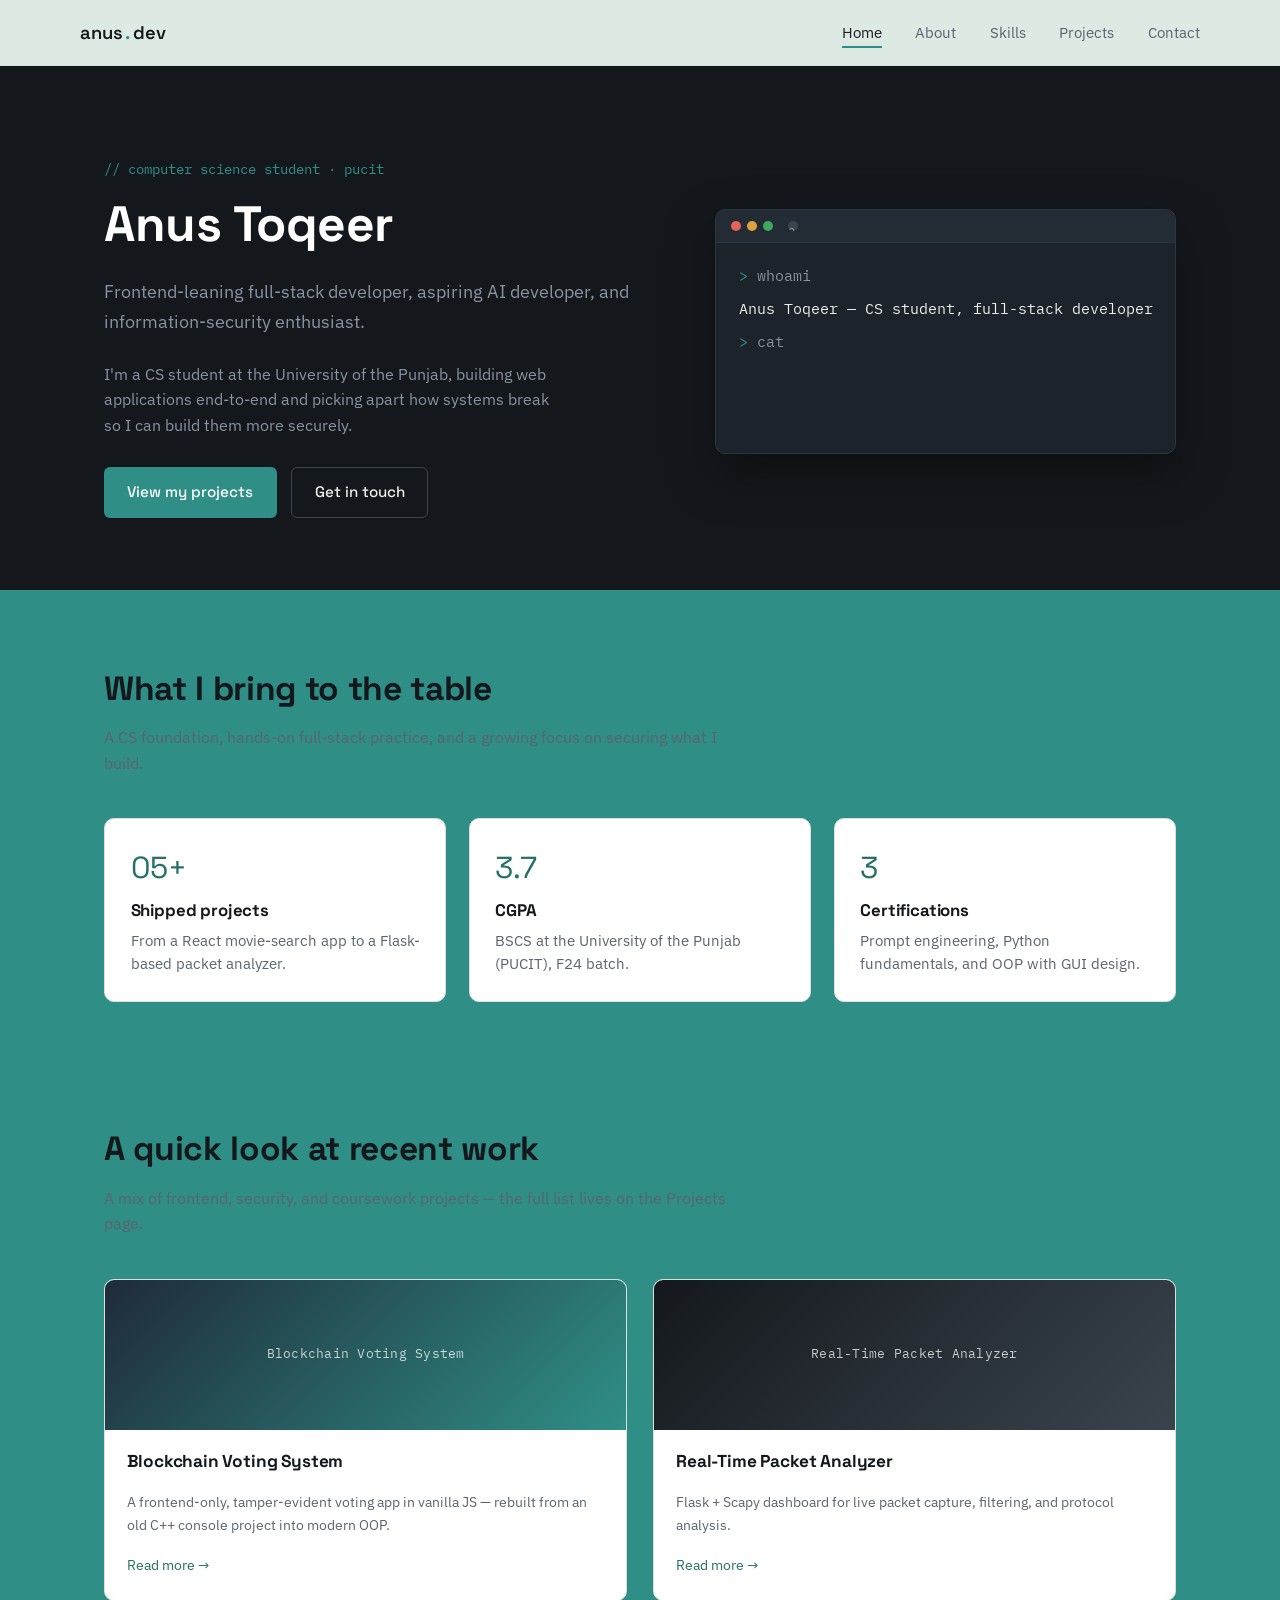
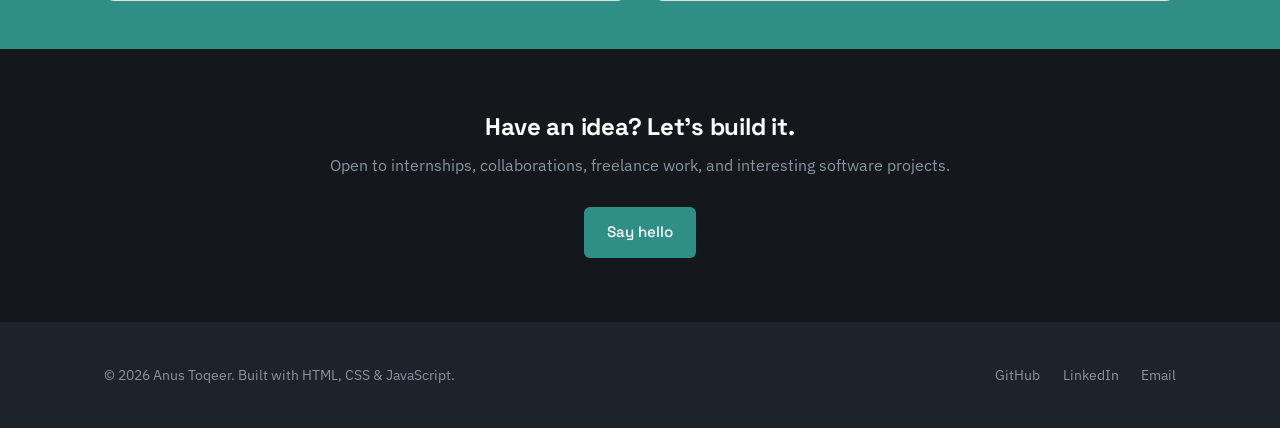
==== index.html @ 2f3bb7f9 "Add home page with hero section and terminal intro" ====
<!DOCTYPE html>
<html lang="en">
<head>
<meta charset="UTF-8">
<meta name="viewport" content="width=device-width, initial-scale=1.0">
<title>Anus Toqeer — Full-Stack Developer</title>
<meta name="description" content="Portfolio of Anus Toqeer, a Computer Science student and full-stack developer building web applications and exploring information security.">
<link rel="preconnect" href="https://fonts.googleapis.com">
<link href="https://fonts.googleapis.com/css2?family=Space+Grotesk:wght@500;600;700&family=IBM+Plex+Sans:wght@400;500;600&family=IBM+Plex+Mono:wght@400;500&display=swap" rel="stylesheet">
<link rel="stylesheet" href="css/style.css">
</head>
<body>

<header class="site-header">
  <nav class="nav container">
    <a href="index.html" class="logo">anus<span class="dot">.</span>dev</a>
    <ul class="nav-links">
      <li><a href="index.html" aria-current="page">Home</a></li>
      <li><a href="about.html">About</a></li>
      <li><a href="skills.html">Skills</a></li>
      <li><a href="projects.html">Projects</a></li>
      <li><a href="contact.html">Contact</a></li>
    </ul>
    <button class="hamburger" aria-label="Toggle navigation" aria-expanded="false">
      <span></span><span></span><span></span>
    </button>
  </nav>
</header>

<main>

  <section class="hero">
    <div class="container hero-grid">
      <div>
        <p class="hero-kicker">// computer science student · pucit</p>
        <h1>Anus Toqeer</h1>
        <p class="role">Frontend-leaning full-stack developer, aspiring AI developer, and information-security enthusiast.</p>
        <p style="color: var(--muted-dark); max-width: 46ch;">I'm a CS student at the University of the Punjab, building web applications end-to-end and picking apart how systems break so I can build them more securely.</p>
        <div class="hero-actions">
          <a href="projects.html" class="btn btn-primary">View my projects</a>
          <a href="contact.html" class="btn btn-ghost on-dark">Get in touch</a>
        </div>
      </div>

      <div class="terminal">
        <div class="terminal-bar">
          <span></span><span></span><span></span>
          <span class="terminal-title">anus@portfolio: ~</span>
        </div>
        <div class="terminal-body" id="terminal-output" aria-live="polite"></div>
      </div>
    </div>
  </section>

  <section>
    <div class="container">
      <div class="section-head">
        <h2>What I bring to the table</h2>
        <p>A CS foundation, hands-on full-stack practice, and a growing focus on securing what I build.</p>
      </div>
      <div class="highlights">
        <div class="highlight">
          <div class="num">05+</div>
          <h3>Shipped projects</h3>
          <p>From a React movie-search app to a Flask-based packet analyzer.</p>
        </div>
        <div class="highlight">
          <div class="num">3.7</div>
          <h3>CGPA</h3>
          <p>BSCS at the University of the Punjab (PUCIT), F24 batch.</p>
        </div>
        <div class="highlight">
          <div class="num">3</div>
          <h3>Certifications</h3>
          <p>Prompt engineering, Python fundamentals, and OOP with GUI design.</p>
        </div>
      </div>
    </div>
  </section>

  <section class="tight">
    <div class="container">
      <div class="section-head">
        <h2>A quick look at recent work</h2>
        <p>A mix of frontend, security, and coursework projects — the full list lives on the Projects page.</p>
      </div>
      <div class="project-grid">
        <article class="project-card">
          <div class="project-thumb thumb-1">Blockchain Voting System</div>
          <div class="project-body">
            <h3>Blockchain Voting System</h3>
            <p>A frontend-only, tamper-evident voting app in vanilla JS — rebuilt from an old C++ console project into modern OOP.</p>
            <div class="project-links"><a href="projects.html">Read more →</a></div>
          </div>
        </article>
        <article class="project-card">
          <div class="project-thumb thumb-4">Real-Time Packet Analyzer</div>
          <div class="project-body">
            <h3>Real-Time Packet Analyzer</h3>
            <p>Flask + Scapy dashboard for live packet capture, filtering, and protocol analysis.</p>
            <div class="project-links"><a href="projects.html">Read more →</a></div>
          </div>
        </article>
      </div>
    </div>
  </section>

  <section class="cta-band">
    <div class="container">
      <h2>Have an idea? Let's build it.</h2>
      <p>Open to internships, collaborations, freelance work, and interesting software projects.</p>
      <div class="hero-actions">
        <a href="contact.html" class="btn btn-primary">Say hello</a>
      </div>
    </div>
  </section>

</main>

<footer class="site-footer">
  <div class="container footer-grid">
    <span>© 2026 Anus Toqeer. Built with HTML, CSS &amp; JavaScript.</span>
    <ul class="footer-links">
      <li><a href="https://github.com/anus-toqeer" target="_blank" rel="noopener">GitHub</a></li>
      <li><a href="https://www.linkedin.com/in/anus-toqeer-ba404235b/" target="_blank" rel="noopener">LinkedIn</a></li>
      <li><a href="mailto:toqeeranus@gmail.com">Email</a></li>
    </ul>
  </div>
</footer>

<script src="js/main.js"></script>
</body>
</html>
---- css/style.css ----
/* =====================================================
   Anus Toqeer — Portfolio
   Design tokens
   ===================================================== */
:root {
  /* color */
  --ink:        #14181C;
  --surface:    #1C232A;
  --surface-2:  #232C34;
  --paper:      #F1F3EE;
  --paper-2:    #FFFFFF;
  --text:       #1B1F23;
  --muted:      #5B6470;
  --muted-dark: #8A93A0;
  --border:     #DCE0D8;
  --accent:     #2F8F86;   /* teal — primary signal */
  --accent-dark:#256F68;
  --amber:      #E0A23C;   /* warm highlight — achievements */
  --on-dark:    #EDEFEA;

  /* type */
  --font-display: 'Space Grotesk', 'Segoe UI', sans-serif;
  --font-body: 'IBM Plex Sans', 'Segoe UI', sans-serif;
  --font-mono: 'IBM Plex Mono', monospace;

  /* layout */
  --maxw: 1120px;
  --radius: 10px;
  --gap: 1.5rem;
}

* { box-sizing: border-box; }
html { scroll-behavior: smooth; }

body {
  margin: 0;
  background: var(--accent);
  color: var(--ink);
  font-family: var(--font-body);
  font-size: 16px;
  line-height: 1.6;
  -webkit-font-smoothing: antialiased;
}

img { max-width: 100%; display: block; }

a { color: inherit; text-decoration: none; }

h1, h2, h3, h4 {
  font-family: var(--font-display);
  line-height: 1.15;
  margin: 0 0 0.5em 0;
  letter-spacing: -0.01em;
}

p { max-width: 66ch; }

.container {
  max-width: var(--maxw);
  margin: 0 auto;
  padding: 0 1.5rem;
}

section { padding: 5rem 0; }
section.tight { padding: 3rem 0; }

.eyebrow-free { } /* placeholder: intentionally not using eyebrow labels */

/* focus visibility */
a:focus-visible, button:focus-visible, input:focus-visible, textarea:focus-visible {
  outline: 2px solid var(--accent);
  outline-offset: 3px;
}

@media (prefers-reduced-motion: reduce) {
  * { animation-duration: 0.001ms !important; transition-duration: 0.001ms !important; }
}

/* =====================================================
   Buttons
   ===================================================== */
.btn {
  display: inline-flex;
  align-items: center;
  gap: 0.5rem;
  padding: 0.75rem 1.4rem;
  border-radius: 6px;
  font-family: var(--font-display);
  font-weight: 500;
  font-size: 0.95rem;
  border: 1px solid transparent;
  cursor: pointer;
  transition: transform 0.15s ease, background 0.15s ease, border-color 0.15s ease;
}
.btn-primary {
  background: var(--accent);
  color: #fff;
}
.btn-primary:hover { background: var(--accent-dark); }
.btn-ghost {
  background: transparent;
  border-color: var(--border);
  color: var(--text);
}
.btn-ghost:hover { border-color: var(--accent); color: var(--accent-dark); }
.btn-ghost.on-dark { border-color: #3A444D; color: var(--on-dark); }
.btn-ghost.on-dark:hover { border-color: var(--accent); color: #fff; }

/* =====================================================
   Header / Nav
   ===================================================== */
.site-header {
  position: sticky;
  top: 0;
  z-index: 50;
  background: rgba(241, 243, 238, 0.9);
  backdrop-filter: blur(8px);
  border-bottom: 1px solid var(--border);
}
.nav {
  display: flex;
  align-items: center;
  justify-content: space-between;
  padding: 1.1rem 0;
}
.logo {
  font-family: var(--font-display);
  font-weight: 600;
  font-size: 1.15rem;
  display: flex;
  align-items: baseline;
  gap: 0.15rem;
}
.logo .dot { color: var(--accent); }

.nav-links {
  display: flex;
  gap: 2.1rem;
  list-style: none;
  margin: 0;
  padding: 0;
}
.nav-links a {
  font-size: 0.95rem;
  color: var(--muted);
  padding-bottom: 4px;
  border-bottom: 2px solid transparent;
  transition: color 0.15s ease, border-color 0.15s ease;
}
.nav-links a:hover,
.nav-links a[aria-current="page"] {
  color: var(--text);
  border-color: var(--accent);
}

.hamburger {
  display: none;
  flex-direction: column;
  gap: 5px;
  background: none;
  border: none;
  cursor: pointer;
  padding: 6px;
}
.hamburger span {
  width: 24px;
  height: 2px;
  background: var(--text);
  transition: transform 0.25s ease, opacity 0.25s ease;
}
.hamburger.is-open span:nth-child(1) { transform: translateY(7px) rotate(45deg); }
.hamburger.is-open span:nth-child(2) { opacity: 0; }
.hamburger.is-open span:nth-child(3) { transform: translateY(-7px) rotate(-45deg); }

@media (max-width: 780px) {
  .hamburger { display: flex; }
  .nav-links {
    position: absolute;
    top: 100%;
    left: 0;
    right: 0;
    background: var(--paper-2);
    border-bottom: 1px solid var(--border);
    flex-direction: column;
    gap: 0;
    max-height: 0;
    overflow: hidden;
    transition: max-height 0.3s ease;
  }
  .nav-links.is-open { max-height: 320px; }
  .nav-links li { border-top: 1px solid var(--border); }
  .nav-links a {
    display: block;
    padding: 1rem 1.5rem;
    border-bottom: none;
  }
}

/* =====================================================
   Hero / terminal window
   ===================================================== */
.hero {
  background: var(--ink);
  color: var(--on-dark);
  padding: 5rem 0 4.5rem;
}
.hero-grid {
  display: grid;
  grid-template-columns: 1.1fr 0.9fr;
  gap: 3rem;
  align-items: center;
}
.hero-kicker {
  font-family: var(--font-mono);
  color: var(--accent);
  font-size: 0.85rem;
  margin-bottom: 0.9rem;
}
.hero h1 {
  font-size: clamp(2.1rem, 4vw, 3.1rem);
  color: #fff;
}
.hero .role {
  color: var(--muted-dark);
  font-size: 1.15rem;
  margin-bottom: 1.6rem;
}
.hero-actions { display: flex; gap: 0.9rem; flex-wrap: wrap; margin-top: 1.8rem; }

.terminal {
  background: var(--surface);
  border: 1px solid #2C363F;
  border-radius: var(--radius);
  overflow: hidden;
  box-shadow: 0 20px 50px rgba(0,0,0,0.35);
}
.terminal-bar {
  display: flex;
  align-items: center;
  gap: 6px;
  padding: 0.7rem 0.9rem;
  background: var(--surface-2);
  border-bottom: 1px solid #2C363F;
}
.terminal-bar span {
  width: 10px; height: 10px; border-radius: 50%;
  background: #3A444D;
  flex-shrink: 0;
}
.terminal-bar span:nth-child(1) { background: #E5635B; }
.terminal-bar span:nth-child(2) { background: #E0A23C; }
.terminal-bar span:nth-child(3) { background: #3FA75E; }
.terminal-title {
  margin-left: 0.6rem;
  font-family: var(--font-mono);
  font-size: 0.8rem;
  color: var(--muted-dark);
  white-space: nowrap;
  overflow: hidden;
  text-overflow: ellipsis;
}
.terminal-body {
  padding: 1.3rem 1.4rem 1.6rem;
  font-family: var(--font-mono);
  font-size: 0.92rem;
  min-height: 210px;
}
.terminal-body .line { color: var(--muted-dark); margin: 0 0 0.6rem; }
.terminal-body .prompt { color: var(--accent); }
.terminal-body .out { color: var(--on-dark); }
.cursor {
  display: inline-block;
  width: 8px; height: 1.05em;
  background: var(--accent);
  margin-left: 2px;
  vertical-align: -2px;
  animation: blink 1s steps(1) infinite;
}
@keyframes blink { 50% { opacity: 0; } }

/* =====================================================
   Section headings
   ===================================================== */
.section-head { max-width: 640px; margin-bottom: 2.6rem; }
.section-head h2 { font-size: clamp(1.6rem, 3vw, 2.1rem); }
.section-head p { color: var(--muted); }

/* =====================================================
   Highlights (home)
   ===================================================== */
.highlights {
  display: grid;
  grid-template-columns: repeat(3, 1fr);
  gap: 1.4rem;
}
.highlight {
  background: var(--paper-2);
  border: 1px solid var(--border);
  border-radius: var(--radius);
  padding: 1.6rem;
}
.highlight .num { font-family: var(--font-display); font-size: 1.9rem; color: var(--accent-dark); }
.highlight h3 { font-size: 1.05rem; margin-top: 0.5rem; }
.highlight p { color: var(--muted); font-size: 0.92rem; margin: 0.4rem 0 0; }

/* =====================================================
   About page
   ===================================================== */
.about-grid {
  display: grid;
  grid-template-columns: 300px 1fr;
  gap: 3rem;
  align-items: start;
}
.about-photo {
  border-radius: var(--radius);
  overflow: hidden;
  border: 1px solid var(--border);
}
.about-photo img { width: 100%; }
.stat-row {
  display: flex;
  justify-content: space-between;
  padding: 0.9rem 0;
  border-bottom: 1px solid var(--border);
  font-size: 0.92rem;
}
.stat-row span:first-child { color: var(--muted); }

.timeline {
  border-left: 2px solid var(--border);
  margin-left: 4px;
  padding-left: 1.6rem;
}
.timeline-item { position: relative; padding-bottom: 2rem; }
.timeline-item:last-child { padding-bottom: 0; }
.timeline-item::before {
  content: '';
  position: absolute;
  left: -1.86rem;
  top: 0.35rem;
  width: 10px; height: 10px;
  border-radius: 50%;
  background: var(--accent);
  border: 2px solid var(--paper);
}
.timeline-item h4 { margin-bottom: 0.15rem; }
.timeline-item .meta { color: var(--muted); font-size: 0.88rem; margin-bottom: 0.5rem; }
.chip-row { display: flex; flex-wrap: wrap; gap: 0.5rem; }
.chip {
  font-size: 0.8rem;
  padding: 0.3rem 0.7rem;
  border-radius: 999px;
  border: 1px solid var(--border);
  color: var(--muted);
  background: var(--paper-2);
}

.achievements { display: grid; grid-template-columns: repeat(3, 1fr); gap: 1.4rem; margin-top: 1rem; }
.achievement {
  border: 1px solid var(--border);
  border-radius: var(--radius);
  padding: 1.5rem;
  background: var(--paper-2);
  border-top: 3px solid var(--amber);
}
.achievement h4 { font-size: 1rem; }
.achievement p { color: var(--muted); font-size: 0.9rem; margin: 0.4rem 0 0; }

/* accordion (certificates) */
.accordion-item {
  border: 1px solid var(--border);
  border-radius: var(--radius);
  margin-bottom: 0.8rem;
  overflow: hidden;
  background: var(--paper-2);
}
.accordion-trigger {
  width: 100%;
  display: flex;
  justify-content: space-between;
  align-items: center;
  padding: 1rem 1.3rem;
  background: none;
  border: none;
  cursor: pointer;
  font-family: var(--font-body);
  font-size: 0.98rem;
  text-align: left;
  color: var(--text);
}
.accordion-trigger .plus { font-family: var(--font-mono); color: var(--accent); transition: transform 0.2s ease; }
.accordion-item.is-open .plus { transform: rotate(45deg); }
.accordion-panel {
  max-height: 0;
  overflow: hidden;
  transition: max-height 0.25s ease;
}
.accordion-panel p { padding: 0 1.3rem 1.1rem; color: var(--muted); font-size: 0.92rem; }

/* =====================================================
   Skills page
   ===================================================== */
.skills-grid {
  display: grid;
  grid-template-columns: repeat(2, 1fr);
  gap: 1.4rem;
}
.skill-group {
  background: var(--paper-2);
  border: 1px solid var(--border);
  border-radius: var(--radius);
  padding: 1.6rem;
}
.skill-group h3 { font-size: 1.05rem; margin-bottom: 0.3rem; }
.skill-group .desc { color: var(--muted); font-size: 0.88rem; margin-bottom: 1rem; }
.skill-bar-list { display: flex; flex-direction: column; gap: 0.7rem; }
.skill-bar-row { font-size: 0.88rem; }
.skill-bar-row .label { display: flex; justify-content: space-between; margin-bottom: 4px; color: var(--text); }
.skill-bar-track { height: 6px; background: var(--border); border-radius: 4px; overflow: hidden; }
.skill-bar-fill { height: 100%; background: var(--accent); border-radius: 4px; width: 0%; transition: width 1s ease; }

.services-grid {
  display: grid;
  grid-template-columns: repeat(3, 1fr);
  gap: 1.4rem;
}
.service-card {
  padding: 1.6rem;
  border: 1px solid var(--border);
  border-radius: var(--radius);
  background: var(--paper-2);
}
.service-card .icon { font-family: var(--font-mono); color: var(--accent); font-size: 0.85rem; margin-bottom: 0.8rem; }
.service-card h3 { font-size: 1.05rem; }
.service-card p { color: var(--muted); font-size: 0.9rem; }

/* =====================================================
   Projects page
   ===================================================== */
.filter-row {
  display: flex;
  flex-wrap: wrap;
  gap: 0.6rem;
  margin-bottom: 2.2rem;
}
.filter-btn {
  padding: 0.5rem 1rem;
  border-radius: 999px;
  border: 1px solid var(--border);
  background: var(--paper-2);
  font-size: 0.85rem;
  font-family: var(--font-body);
  cursor: pointer;
  color: var(--muted);
  transition: all 0.15s ease;
}
.filter-btn.is-active {
  background: var(--ink);
  border-color: var(--ink);
  color: #fff;
}
.project-grid {
  display: grid;
  grid-template-columns: repeat(2, 1fr);
  gap: 1.6rem;
}
.project-card {
  border: 1px solid var(--border);
  border-radius: var(--radius);
  background: var(--paper-2);
  overflow: hidden;
  display: flex;
  flex-direction: column;
  transition: transform 0.2s ease, box-shadow 0.2s ease;
}
.project-card:hover { transform: translateY(-3px); box-shadow: 0 14px 30px rgba(20,24,28,0.08); }
.project-card.is-hidden { display: none; }
.project-thumb {
  height: 150px;
  display: flex;
  align-items: center;
  justify-content: center;
  font-family: var(--font-mono);
  font-size: 0.8rem;
  color: rgba(255,255,255,0.75);
  letter-spacing: 0.02em;
}
.project-body { padding: 1.4rem; display: flex; flex-direction: column; gap: 0.6rem; flex: 1; }
.project-body h3 { font-size: 1.08rem; }
.project-body p { color: var(--muted); font-size: 0.9rem; margin: 0; }
.project-tags { display: flex; flex-wrap: wrap; gap: 0.4rem; margin-top: 0.3rem; }
.project-links { margin-top: auto; display: flex; gap: 1rem; padding-top: 0.6rem; }
.project-links a { font-size: 0.85rem; color: var(--accent-dark); border-bottom: 1px solid transparent; }
.project-links a:hover { border-color: var(--accent-dark); }

/* thumbnail gradient variants, chosen per project theme, not repeated identically */
.thumb-1 { background: linear-gradient(135deg, #1F2B3A, #2F8F86); }
.thumb-2 { background: linear-gradient(135deg, #2A2140, #6C4FBF); }
.thumb-3 { background: linear-gradient(135deg, #2B1F1A, #E0A23C); }
.thumb-4 { background: linear-gradient(135deg, #14181C, #3A444D); }
.thumb-5 { background: linear-gradient(135deg, #1B3A2E, #3FA75E); }

/* =====================================================
   Contact page
   ===================================================== */
.contact-grid {
  display: grid;
  grid-template-columns: 1fr 1.2fr;
  gap: 3rem;
  align-items: start;
}
.contact-list { list-style: none; padding: 0; margin: 1.5rem 0 0; display: flex; flex-direction: column; gap: 1rem; }
.contact-list li { display: flex; gap: 0.8rem; align-items: flex-start; font-size: 0.95rem; }
.contact-list .k { font-family: var(--font-mono); color: var(--accent-dark); min-width: 74px; font-size: 0.82rem; padding-top: 3px; }

.form-field { margin-bottom: 1.2rem; }
.form-field label { display: block; font-size: 0.88rem; margin-bottom: 0.4rem; color: var(--text); }
.form-field input,
.form-field textarea {
  width: 100%;
  padding: 0.8rem 0.9rem;
  border-radius: 6px;
  border: 1px solid var(--border);
  background: var(--paper-2);
  font-family: var(--font-body);
  font-size: 0.95rem;
  color: var(--text);
}
.form-field textarea { resize: vertical; min-height: 120px; }
.form-field.has-error input,
.form-field.has-error textarea { border-color: #C6564E; }
.error-msg { display: none; color: #C6564E; font-size: 0.8rem; margin-top: 0.35rem; }
.form-field.has-error .error-msg { display: block; }
.form-status {
  margin-top: 1rem;
  padding: 0.9rem 1rem;
  border-radius: 6px;
  font-size: 0.9rem;
  display: none;
}
.form-status.is-success { display: block; background: #E6F2EC; color: #1E6E4C; border: 1px solid #BFE0CD; }
.form-status.is-error { display: block; background: #FBEAE8; color: #A6382F; border: 1px solid #F1C3BE; }

/* =====================================================
   CTA band
   ===================================================== */
.cta-band {
  background: var(--ink);
  color: var(--on-dark);
  text-align: center;
  padding: 4rem 0;
}
.cta-band h2 { color: #fff; }
.cta-band p { color: var(--muted-dark); margin: 0 auto 1.6rem; }
.cta-band .hero-actions { justify-content: center; }

/* =====================================================
   Footer
   ===================================================== */
.site-footer {
  background: var(--surface);
  color: var(--muted-dark);
  padding: 2.6rem 0;
  font-size: 0.9rem;
}
.footer-grid { display: flex; justify-content: space-between; align-items: center; flex-wrap: wrap; gap: 1rem; }
.footer-links { display: flex; gap: 1.4rem; list-style: none; padding: 0; margin: 0; }
.footer-links a:hover { color: var(--on-dark); }

/* =====================================================
   Responsive
   ===================================================== */
@media (max-width: 900px) {
  .hero-grid { grid-template-columns: 1fr; }
  .about-grid { grid-template-columns: 1fr; }
  .about-photo { max-width: 260px; }
  .highlights { grid-template-columns: 1fr; }
  .skills-grid { grid-template-columns: 1fr; }
  .services-grid { grid-template-columns: 1fr; }
  .project-grid { grid-template-columns: 1fr; }
  .achievements { grid-template-columns: 1fr; }
  .contact-grid { grid-template-columns: 1fr; }
}
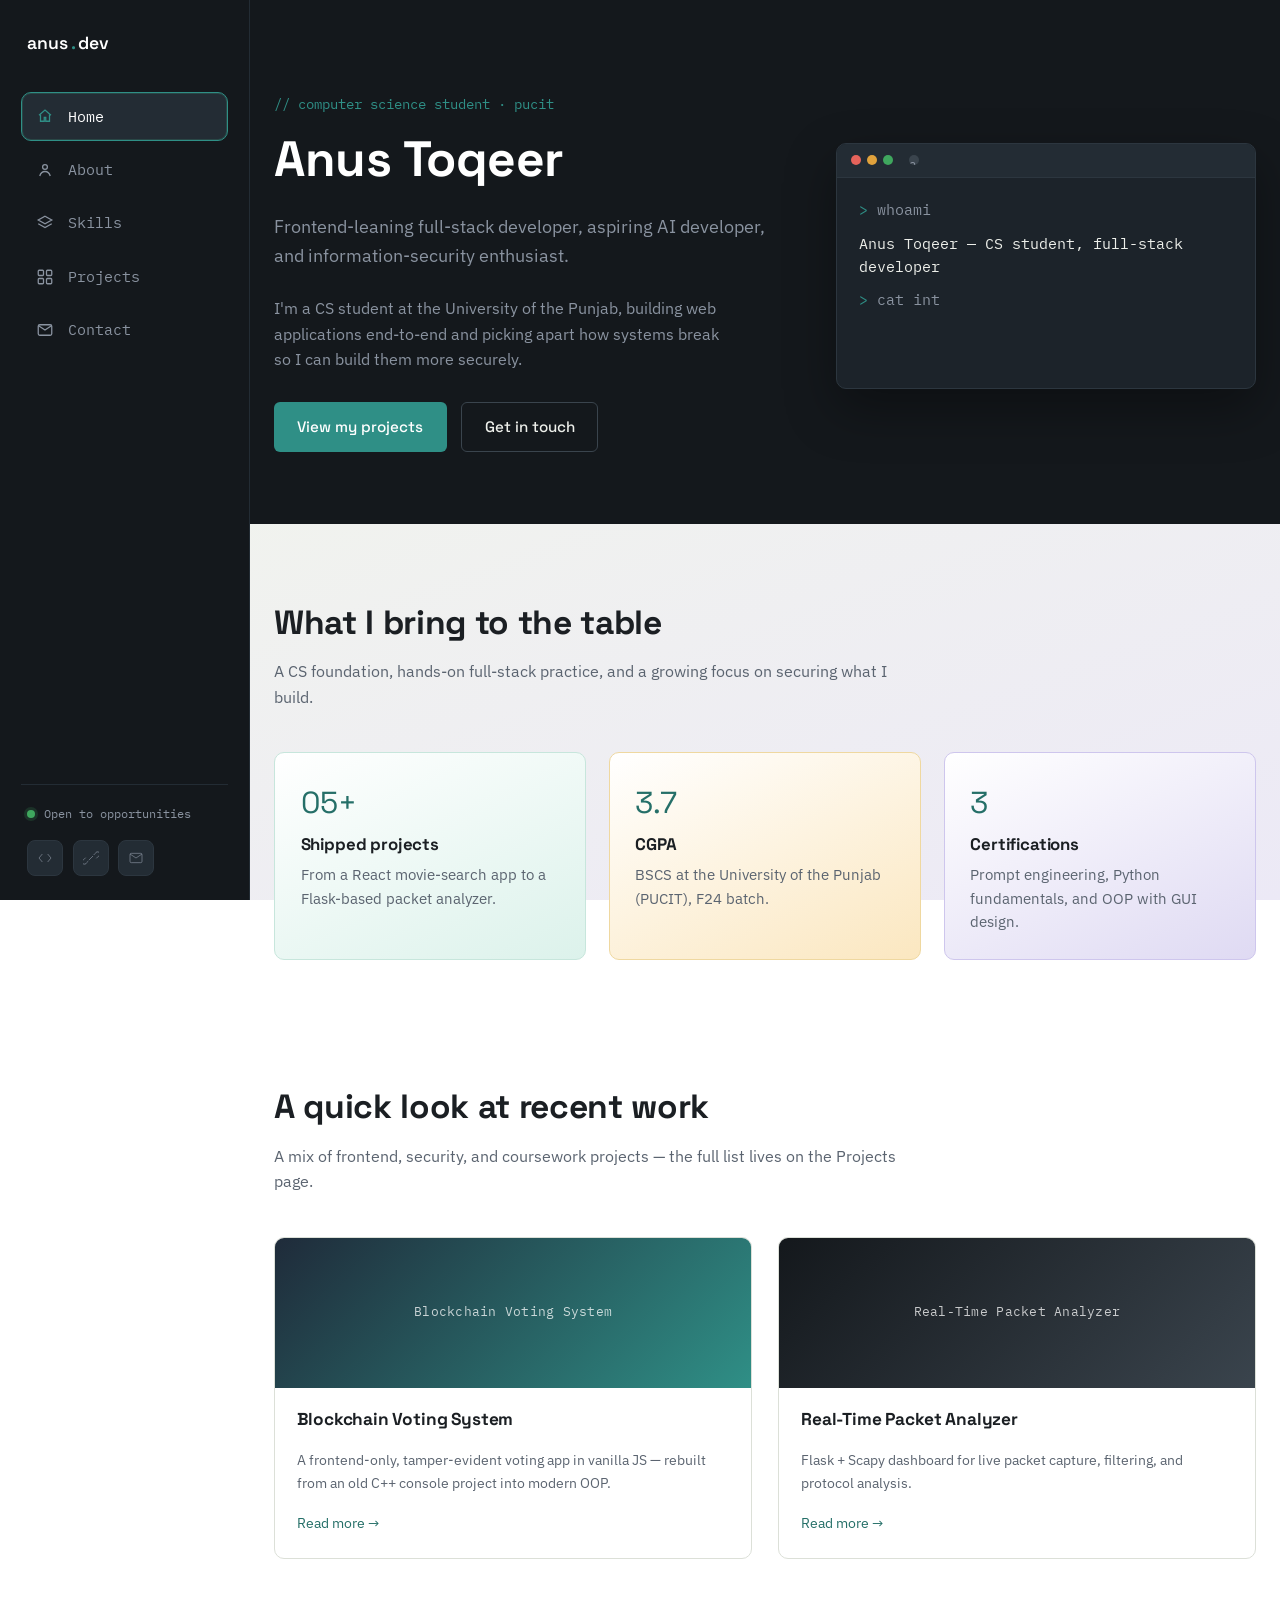
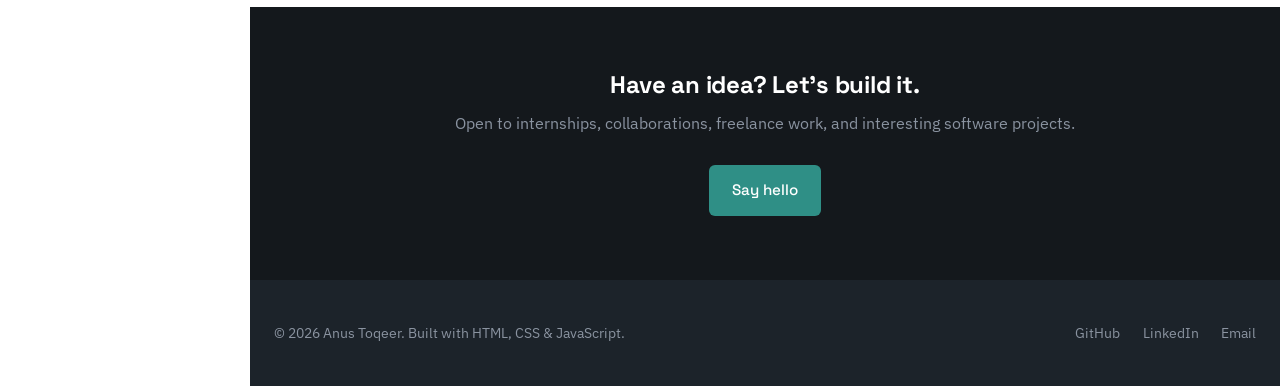
==== commit dea479d9: "Update home page to use sidebar navigation layout" ====
--- a/index.html
+++ b/index.html
@@ -11,21 +11,49 @@
 </head>
 <body>
 
-<header class="site-header">
-  <nav class="nav container">
-    <a href="index.html" class="logo">anus<span class="dot">.</span>dev</a>
-    <ul class="nav-links">
-      <li><a href="index.html" aria-current="page">Home</a></li>
-      <li><a href="about.html">About</a></li>
-      <li><a href="skills.html">Skills</a></li>
-      <li><a href="projects.html">Projects</a></li>
-      <li><a href="contact.html">Contact</a></li>
-    </ul>
-    <button class="hamburger" aria-label="Toggle navigation" aria-expanded="false">
-      <span></span><span></span><span></span>
-    </button>
+<button class="mobile-bar-toggle" aria-label="Toggle navigation" aria-expanded="false">
+  <span></span><span></span><span></span>
+</button>
+<div class="sidebar-overlay"></div>
+<aside class="sidebar">
+  <a href="index.html" class="sidebar-brand">anus<span class="dot">.</span>dev</a>
+  <nav class="sidebar-nav">
+    <a href="index.html" class="sidebar-link" aria-current="page">
+      <svg viewBox="0 0 24 24"><path d="M4 11 12 4l8 7"/><path d="M6 10v9h5v-5h2v5h5v-9"/></svg>
+      <span>Home</span>
+    </a>
+    <a href="about.html" class="sidebar-link">
+      <svg viewBox="0 0 24 24"><circle cx="12" cy="8" r="3.2"/><path d="M5 20c1.2-4 4-6 7-6s5.8 2 7 6"/></svg>
+      <span>About</span>
+    </a>
+    <a href="skills.html" class="sidebar-link">
+      <svg viewBox="0 0 24 24"><path d="M12 3 21 8l-9 5-9-5 9-5Z"/><path d="M3 13l9 5 9-5"/></svg>
+      <span>Skills</span>
+    </a>
+    <a href="projects.html" class="sidebar-link">
+      <svg viewBox="0 0 24 24"><rect x="3" y="3" width="7" height="7" rx="1.2"/><rect x="14" y="3" width="7" height="7" rx="1.2"/><rect x="3" y="14" width="7" height="7" rx="1.2"/><rect x="14" y="14" width="7" height="7" rx="1.2"/></svg>
+      <span>Projects</span>
+    </a>
+    <a href="contact.html" class="sidebar-link">
+      <svg viewBox="0 0 24 24"><path d="M3 6l9 6 9-6"/><rect x="3" y="5" width="18" height="14" rx="2"/></svg>
+      <span>Contact</span>
+    </a>
   </nav>
-</header>
+  <div class="sidebar-foot">
+    <div class="sidebar-status"><span class="status-dot"></span> Open to opportunities</div>
+    <div class="sidebar-socials">
+      <a href="https://github.com/anus-toqeer" target="_blank" rel="noopener" aria-label="GitHub" title="GitHub">
+        <svg viewBox="0 0 24 24"><path d="M8 6 3 12l5 6"/><path d="M16 6l5 6-5 6"/></svg>
+      </a>
+      <a href="https://www.linkedin.com/in/anus-toqeer-ba404235b/" target="_blank" rel="noopener" aria-label="LinkedIn" title="LinkedIn">
+        <svg viewBox="0 0 24 24"><path d="M9 15l6-6"/><path d="M8 16.5 5.5 19A3.5 3.5 0 1 1 1 14.5L4 11.5"/><path d="M16 7.5 18.5 5A3.5 3.5 0 1 1 23 9.5L20 12.5"/></svg>
+      </a>
+      <a href="mailto:toqeeranus@gmail.com" aria-label="Email" title="Email">
+        <svg viewBox="0 0 24 24"><path d="M3 6l9 6 9-6"/><rect x="3" y="5" width="18" height="14" rx="2"/></svg>
+      </a>
+    </div>
+  </div>
+</aside>
 
 <main>
 
@@ -59,17 +87,17 @@
         <p>A CS foundation, hands-on full-stack practice, and a growing focus on securing what I build.</p>
       </div>
       <div class="highlights">
-        <div class="highlight">
+        <div class="highlight card-teal">
           <div class="num">05+</div>
           <h3>Shipped projects</h3>
           <p>From a React movie-search app to a Flask-based packet analyzer.</p>
         </div>
-        <div class="highlight">
+        <div class="highlight card-amber">
           <div class="num">3.7</div>
           <h3>CGPA</h3>
           <p>BSCS at the University of the Punjab (PUCIT), F24 batch.</p>
         </div>
-        <div class="highlight">
+        <div class="highlight card-indigo">
           <div class="num">3</div>
           <h3>Certifications</h3>
           <p>Prompt engineering, Python fundamentals, and OOP with GUI design.</p>
--- a/css/style.css
+++ b/css/style.css
@@ -1,7 +1,3 @@
-/* =====================================================
-   Anus Toqeer — Portfolio
-   Design tokens
-   ===================================================== */
 :root {
   /* color */
   --ink:        #14181C;
@@ -34,12 +30,21 @@
 
 body {
   margin: 0;
-  background: var(--accent);
-  color: var(--ink);
+  background: linear-gradient(160deg, #EEF6F2 0%, #F1F3EE 42%, #ECE9F6 100%);
+  background-attachment: fixed;
+  color: var(--text);
   font-family: var(--font-body);
   font-size: 16px;
   line-height: 1.6;
   -webkit-font-smoothing: antialiased;
+}
+
+@media (min-width: 781px) {
+  body { padding-left: 250px; }
+}
+
+@media (max-width: 780px) {
+  main { padding-top: 4.5rem; }
 }
 
 img { max-width: 100%; display: block; }
@@ -107,93 +112,150 @@
 .btn-ghost.on-dark:hover { border-color: var(--accent); color: #fff; }
 
 /* =====================================================
-   Header / Nav
-   ===================================================== */
-.site-header {
-  position: sticky;
-  top: 0;
-  z-index: 50;
-  background: rgba(241, 243, 238, 0.9);
-  backdrop-filter: blur(8px);
-  border-bottom: 1px solid var(--border);
-}
-.nav {
-  display: flex;
-  align-items: center;
-  justify-content: space-between;
-  padding: 1.1rem 0;
-}
-.logo {
+   Sidebar navigation
+   ===================================================== */
+.sidebar {
+  position: fixed;
+  top: 0; left: 0;
+  width: 250px;
+  height: 100vh;
+  overflow-y: auto;
+  z-index: 100;
+  background: var(--ink);
+  color: var(--on-dark);
+  border-right: 1px solid #232C34;
+  padding: 1.8rem 1.3rem 1.5rem;
+  display: flex;
+  flex-direction: column;
+}
+.sidebar-brand {
   font-family: var(--font-display);
   font-weight: 600;
-  font-size: 1.15rem;
+  font-size: 1.1rem;
+  color: #fff;
   display: flex;
   align-items: baseline;
   gap: 0.15rem;
-}
-.logo .dot { color: var(--accent); }
-
-.nav-links {
-  display: flex;
-  gap: 2.1rem;
-  list-style: none;
-  margin: 0;
-  padding: 0;
-}
-.nav-links a {
-  font-size: 0.95rem;
-  color: var(--muted);
-  padding-bottom: 4px;
-  border-bottom: 2px solid transparent;
-  transition: color 0.15s ease, border-color 0.15s ease;
-}
-.nav-links a:hover,
-.nav-links a[aria-current="page"] {
-  color: var(--text);
+  margin-bottom: 2.2rem;
+  padding: 0 0.4rem;
+}
+.sidebar-brand .dot { color: var(--accent); }
+
+.sidebar-nav {
+  display: flex;
+  flex-direction: column;
+  gap: 0.3rem;
+  flex: 1;
+}
+.sidebar-link {
+  display: flex;
+  align-items: center;
+  gap: 0.85rem;
+  padding: 0.72rem 0.9rem;
+  border-radius: 10px;
+  color: var(--muted-dark);
+  font-family: var(--font-mono);
+  font-size: 0.92rem;
+  border: 1px solid transparent;
+  transition: background 0.18s ease, color 0.18s ease, border-color 0.18s ease, transform 0.18s ease;
+}
+.sidebar-link svg {
+  width: 18px; height: 18px;
+  stroke: currentColor;
+  fill: none;
+  stroke-width: 1.7;
+  flex-shrink: 0;
+}
+.sidebar-link:hover {
+  background: var(--surface-2);
+  color: var(--on-dark);
+  border-color: #2C363F;
+  transform: translateX(3px);
+}
+.sidebar-link[aria-current="page"] {
+  background: var(--surface-2);
+  color: #fff;
   border-color: var(--accent);
-}
-
-.hamburger {
+  box-shadow: inset 0 0 0 1px rgba(63, 167, 134, 0.22);
+}
+.sidebar-link[aria-current="page"] svg { stroke: var(--accent); }
+
+.sidebar-foot {
+  border-top: 1px solid #232C34;
+  margin-top: 1.2rem;
+  padding-top: 1.2rem;
+}
+.sidebar-status {
+  display: flex;
+  align-items: center;
+  gap: 0.55rem;
+  font-family: var(--font-mono);
+  font-size: 0.78rem;
+  color: var(--muted-dark);
+  margin-bottom: 1rem;
+  padding: 0 0.4rem;
+}
+.status-dot {
+  width: 8px; height: 8px;
+  border-radius: 50%;
+  background: #3FA75E;
+  box-shadow: 0 0 0 3px rgba(63, 167, 94, 0.18);
+  flex-shrink: 0;
+}
+.sidebar-socials { display: flex; gap: 0.6rem; padding: 0 0.4rem; }
+.sidebar-socials a {
+  width: 36px; height: 36px;
+  border-radius: 8px;
+  display: flex; align-items: center; justify-content: center;
+  background: var(--surface-2);
+  color: var(--muted-dark);
+  border: 1px solid #2C363F;
+  transition: color 0.15s ease, border-color 0.15s ease, transform 0.15s ease;
+}
+.sidebar-socials a svg { width: 16px; height: 16px; stroke: currentColor; fill: none; }
+.sidebar-socials a:hover { color: #fff; border-color: var(--accent); transform: translateY(-2px); }
+
+/* mobile top bar toggle + overlay */
+.mobile-bar-toggle {
   display: none;
+  position: fixed;
+  top: 14px; left: 14px;
+  z-index: 200;
+  width: 44px; height: 44px;
+  border-radius: 10px;
+  background: var(--ink);
+  border: 1px solid #2C363F;
   flex-direction: column;
+  align-items: center;
+  justify-content: center;
   gap: 5px;
-  background: none;
-  border: none;
   cursor: pointer;
-  padding: 6px;
-}
-.hamburger span {
-  width: 24px;
-  height: 2px;
-  background: var(--text);
+}
+.mobile-bar-toggle span {
+  width: 20px; height: 2px;
+  background: #fff;
   transition: transform 0.25s ease, opacity 0.25s ease;
 }
-.hamburger.is-open span:nth-child(1) { transform: translateY(7px) rotate(45deg); }
-.hamburger.is-open span:nth-child(2) { opacity: 0; }
-.hamburger.is-open span:nth-child(3) { transform: translateY(-7px) rotate(-45deg); }
+.mobile-bar-toggle.is-open span:nth-child(1) { transform: translateY(7px) rotate(45deg); }
+.mobile-bar-toggle.is-open span:nth-child(2) { opacity: 0; }
+.mobile-bar-toggle.is-open span:nth-child(3) { transform: translateY(-7px) rotate(-45deg); }
+
+.sidebar-overlay {
+  display: none;
+  position: fixed;
+  inset: 0;
+  background: rgba(10, 13, 16, 0.55);
+  z-index: 90;
+}
+.sidebar-overlay.is-open { display: block; }
 
 @media (max-width: 780px) {
-  .hamburger { display: flex; }
-  .nav-links {
-    position: absolute;
-    top: 100%;
-    left: 0;
-    right: 0;
-    background: var(--paper-2);
-    border-bottom: 1px solid var(--border);
-    flex-direction: column;
-    gap: 0;
-    max-height: 0;
-    overflow: hidden;
-    transition: max-height 0.3s ease;
+  .mobile-bar-toggle { display: flex; }
+  .sidebar {
+    transform: translateX(-100%);
+    transition: transform 0.3s ease;
   }
-  .nav-links.is-open { max-height: 320px; }
-  .nav-links li { border-top: 1px solid var(--border); }
-  .nav-links a {
-    display: block;
-    padding: 1rem 1.5rem;
-    border-bottom: none;
-  }
+  .sidebar.is-open { transform: translateX(0); }
 }
 
 /* =====================================================
@@ -582,3 +644,12 @@
   .achievements { grid-template-columns: 1fr; }
   .contact-grid { grid-template-columns: 1fr; }
 }
+
+/* =====================================================
+   Tinted card surfaces — placed last so they win over
+   the flat backgrounds set on .highlight/.skill-group/etc.
+   ===================================================== */
+.card-teal   { background: linear-gradient(155deg, #FFFFFF 0%, #DCF2EB 100%); border-color: #C7E6DC; }
+.card-amber  { background: linear-gradient(155deg, #FFFFFF 0%, #FBE7C0 100%); border-color: #EFD8A0; }
+.card-indigo { background: linear-gradient(155deg, #FFFFFF 0%, #DFDAF3 100%); border-color: #CEC6ED; }
+.card-rose   { background: linear-gradient(155deg, #FFFFFF 0%, #F6D9D3 100%); border-color: #EAC2BA; }
